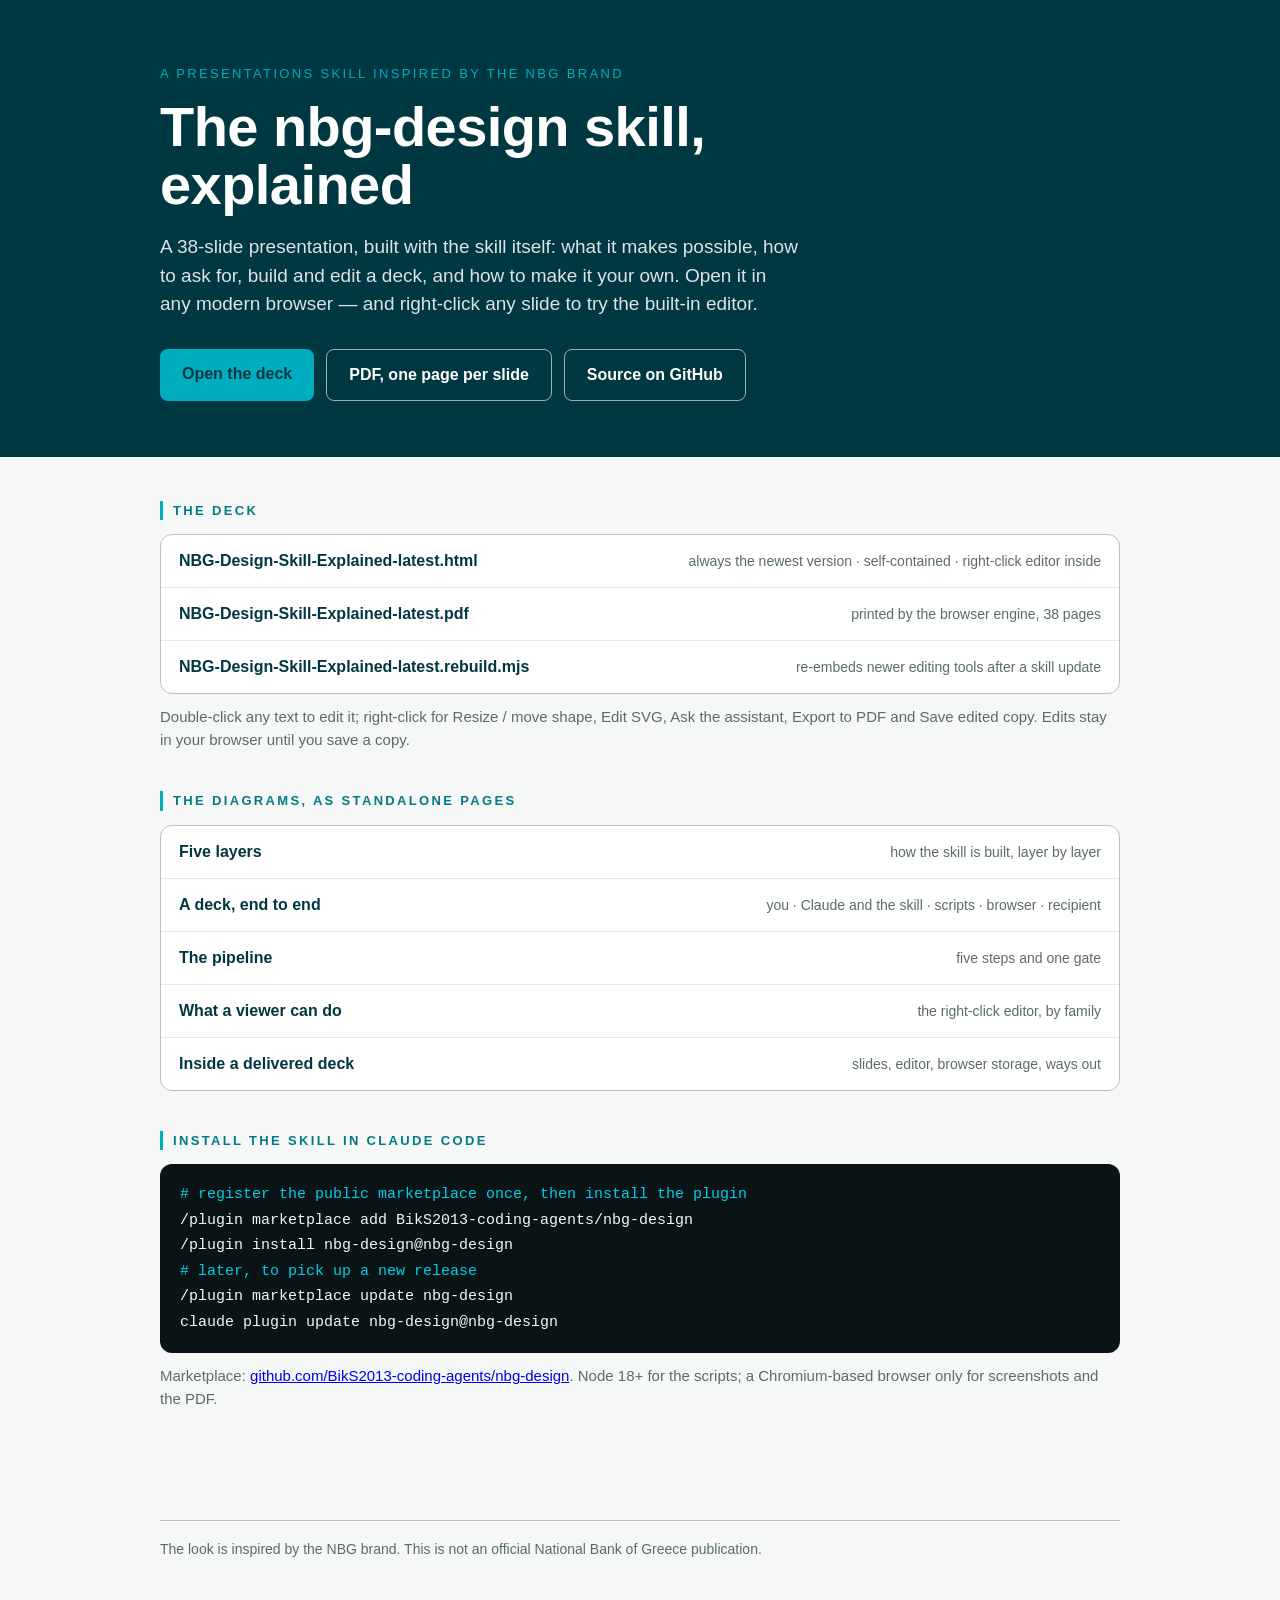
==== index.html @ 37086b49 "The nbg-design skill — explained: 38-slide deck, generator, diagrams, GitHub Pages A self-contained " ====
<!doctype html>
<html lang="en">
<head>
<meta charset="utf-8">
<meta name="viewport" content="width=device-width,initial-scale=1">
<title>The nbg-design skill — explained</title>
<meta name="description" content="A 38-slide HTML presentation explaining the nbg-design Claude Code skill: what it makes possible, how to ask for, build and edit a deck, and how to make it your own.">
<style>
  :root{--teal:#003841;--teal2:#007B85;--cyan:#00ADBF;--ink:#0A1416;--grey:#5B6B6D;--rule:#BEC1BE;--cream:#F5F8F6}
  *{box-sizing:border-box}
  body{margin:0;background:var(--cream);color:var(--ink);font-family:Aptos,"Segoe UI",Inter,Helvetica,Arial,sans-serif;line-height:1.5}
  header{background:var(--teal);color:#fff;padding:64px 24px 56px}
  .wrap{max-width:960px;margin:0 auto}
  .eyebrow{font-size:13px;letter-spacing:.18em;text-transform:uppercase;color:var(--cyan);margin:0 0 14px}
  h1{font-size:clamp(34px,6vw,56px);line-height:1.05;margin:0 0 18px;font-weight:800;letter-spacing:-.01em}
  header p{font-size:19px;max-width:640px;margin:0 0 30px;color:rgba(255,255,255,.86)}
  .btns{display:flex;flex-wrap:wrap;gap:12px}
  .btn{display:inline-block;padding:13px 22px;border-radius:8px;font-weight:700;text-decoration:none;font-size:16px}
  .btn.p{background:var(--cyan);color:var(--teal)}
  .btn.s{background:transparent;color:#fff;border:1.5px solid rgba(255,255,255,.6)}
  main{padding:44px 24px 70px}
  section{margin:0 0 40px}
  h2{font-size:13px;letter-spacing:.18em;text-transform:uppercase;color:var(--teal2);margin:0 0 14px;padding-left:10px;border-left:3px solid var(--cyan)}
  ul{list-style:none;padding:0;margin:0;background:#fff;border:1px solid var(--rule);border-radius:12px;overflow:hidden}
  li{display:flex;justify-content:space-between;gap:16px;align-items:baseline;padding:14px 18px;border-bottom:1px solid #E4EAEA}
  li:last-child{border-bottom:0}
  li a{color:var(--teal);font-weight:700;text-decoration:none}
  li a:hover{color:var(--cyan)}
  li span{color:var(--grey);font-size:14px;text-align:right}
  pre{background:var(--ink);color:var(--cream);padding:18px 20px;border-radius:12px;overflow-x:auto;font-size:15px;line-height:1.7;margin:0}
  pre .c{color:#00CFE7}
  p.note{color:var(--grey);font-size:15px;margin:12px 0 0}
  footer{padding:0 24px 40px;color:var(--grey);font-size:14px}
  footer .wrap{border-top:1px solid var(--rule);padding-top:18px}
</style>
</head>
<body>
<header><div class="wrap">
  <p class="eyebrow">A presentations skill inspired by the NBG brand</p>
  <h1>The nbg-design skill,<br>explained</h1>
  <p>A 38-slide presentation, built with the skill itself: what it makes possible, how to ask for, build and edit a deck, and how to make it your own. Open it in any modern browser — and right-click any slide to try the built-in editor.</p>
  <div class="btns">
    <a class="btn p" href="deck/NBG-Design-Skill-Explained-latest.html">Open the deck</a>
    <a class="btn s" href="deck/NBG-Design-Skill-Explained-latest.pdf">PDF, one page per slide</a>
    <a class="btn s" href="https://github.com/BikS2013-presentations/deck-work-nbgdesign">Source on GitHub</a>
  </div>
</div></header>
<main><div class="wrap">
  <section>
    <h2 id="deck">The deck</h2>
    <ul>
      <li><a href="deck/NBG-Design-Skill-Explained-latest.html">NBG-Design-Skill-Explained-latest.html</a><span>always the newest version · self-contained · right-click editor inside</span></li>
      <li><a href="deck/NBG-Design-Skill-Explained-latest.pdf">NBG-Design-Skill-Explained-latest.pdf</a><span>printed by the browser engine, 38 pages</span></li>
      <li><a href="deck/NBG-Design-Skill-Explained-latest.rebuild.mjs">NBG-Design-Skill-Explained-latest.rebuild.mjs</a><span>re-embeds newer editing tools after a skill update</span></li>
    </ul>
    <p class="note">Double-click any text to edit it; right-click for Resize / move shape, Edit SVG, Ask the assistant, Export to PDF and Save edited copy. Edits stay in your browser until you save a copy.</p>
  </section>
  <section>
    <h2 id="diagrams">The diagrams, as standalone pages</h2>
    <ul>
      <li><a href="deck/diagrams/nbg-design-layers.html">Five layers</a><span>how the skill is built, layer by layer</span></li>
      <li><a href="deck/diagrams/nbg-design-sequence.html">A deck, end to end</a><span>you · Claude and the skill · scripts · browser · recipient</span></li>
      <li><a href="deck/diagrams/nbg-design-flow.html">The pipeline</a><span>five steps and one gate</span></li>
      <li><a href="deck/diagrams/nbg-design-tree.html">What a viewer can do</a><span>the right-click editor, by family</span></li>
      <li><a href="deck/diagrams/nbg-design-arch.html">Inside a delivered deck</a><span>slides, editor, browser storage, ways out</span></li>
    </ul>
  </section>
  <section>
    <h2 id="install">Install the skill in Claude Code</h2>
<pre><span class="c"># register the public marketplace once, then install the plugin</span>
/plugin marketplace add BikS2013-coding-agents/nbg-design
/plugin install nbg-design@nbg-design
<span class="c"># later, to pick up a new release</span>
/plugin marketplace update nbg-design
claude plugin update nbg-design@nbg-design</pre>
    <p class="note">Marketplace: <a href="https://github.com/BikS2013-coding-agents/nbg-design">github.com/BikS2013-coding-agents/nbg-design</a>. Node 18+ for the scripts; a Chromium-based browser only for screenshots and the PDF.</p>
  </section>
</div></main>
<footer><div class="wrap">The look is inspired by the NBG brand. This is not an official National Bank of Greece publication.</div></footer>
</body>
</html>
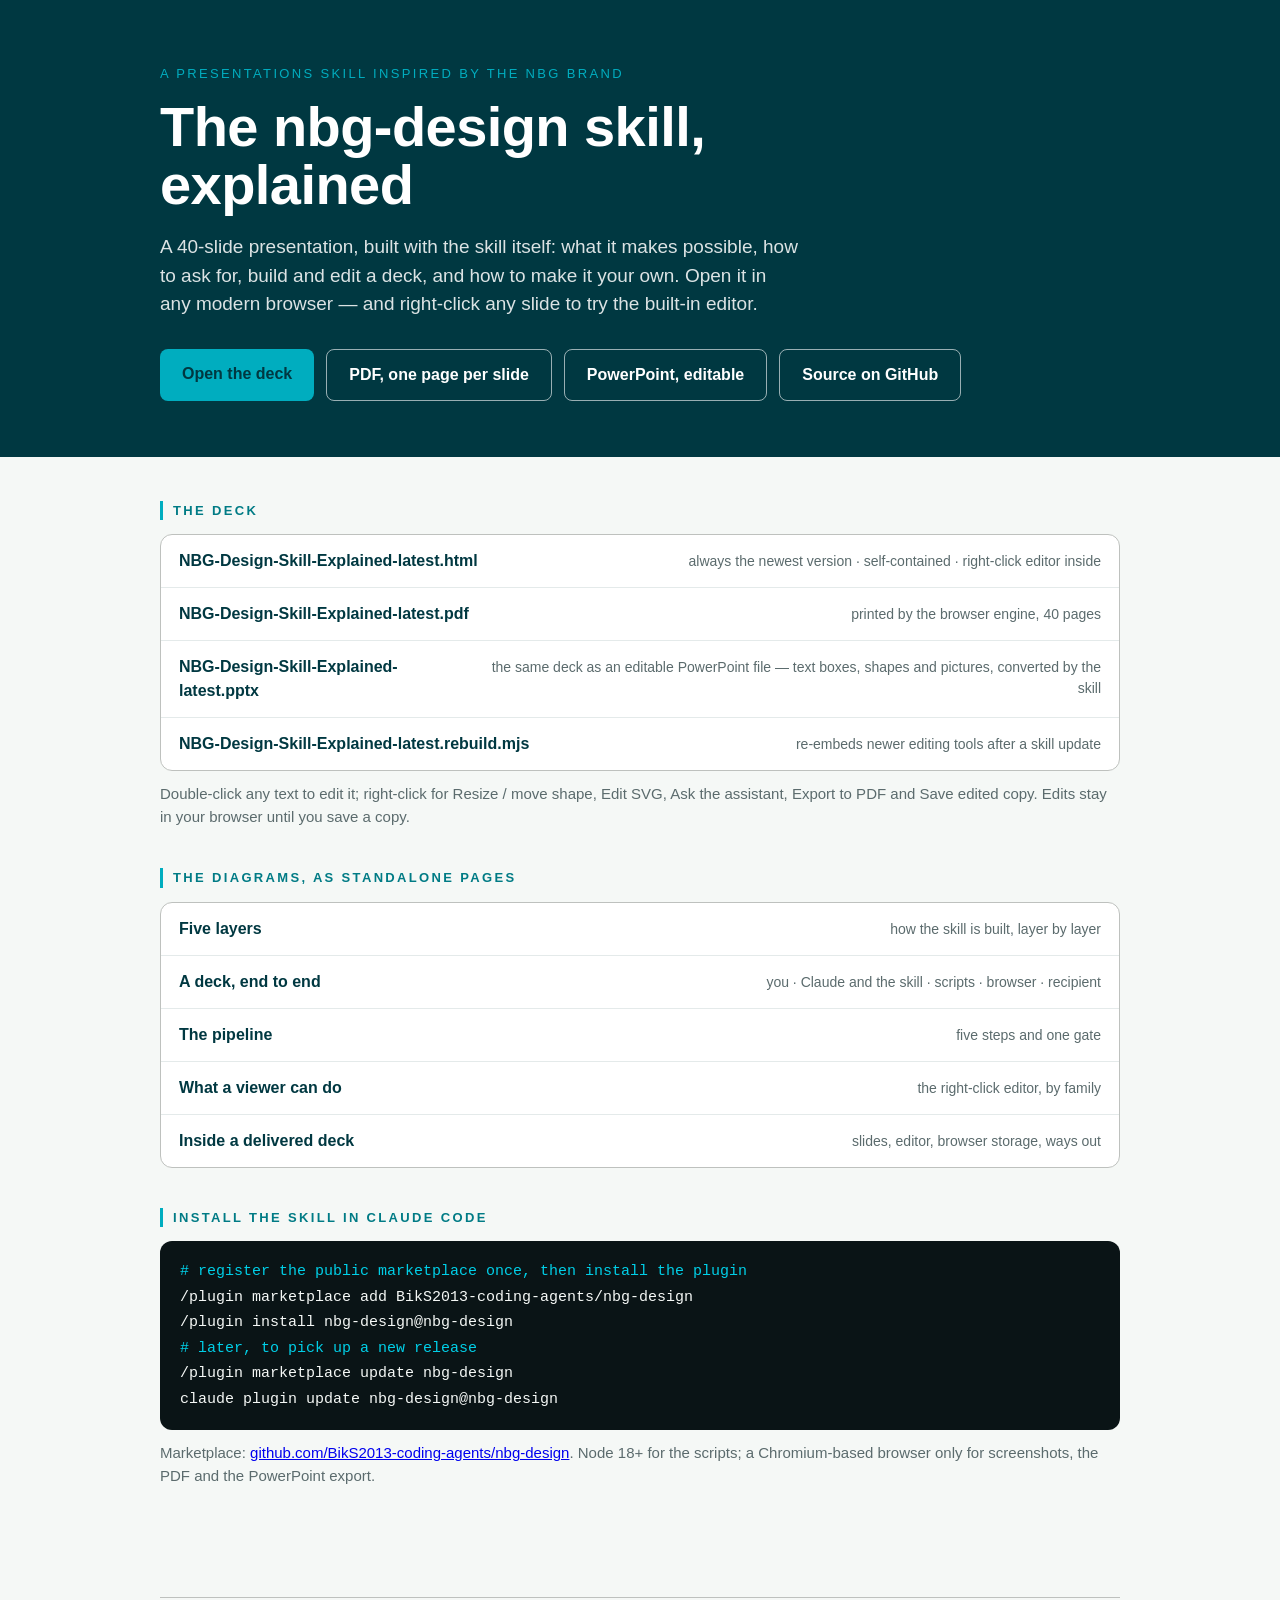
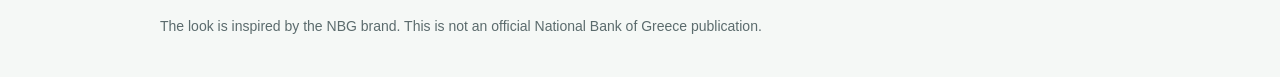
==== commit 668ac17a: "v20: the PowerPoint export (skill v1.25.0) — 40 slides, editable .pptx - The deck now describes skil" ====
--- a/index.html
+++ b/index.html
@@ -4,7 +4,7 @@
 <meta charset="utf-8">
 <meta name="viewport" content="width=device-width,initial-scale=1">
 <title>The nbg-design skill — explained</title>
-<meta name="description" content="A 38-slide HTML presentation explaining the nbg-design Claude Code skill: what it makes possible, how to ask for, build and edit a deck, and how to make it your own.">
+<meta name="description" content="A 40-slide HTML presentation explaining the nbg-design Claude Code skill: what it makes possible, how to ask for, build and edit a deck, and how to make it your own.">
 <style>
   :root{--teal:#003841;--teal2:#007B85;--cyan:#00ADBF;--ink:#0A1416;--grey:#5B6B6D;--rule:#BEC1BE;--cream:#F5F8F6}
   *{box-sizing:border-box}
@@ -38,10 +38,11 @@
 <header><div class="wrap">
   <p class="eyebrow">A presentations skill inspired by the NBG brand</p>
   <h1>The nbg-design skill,<br>explained</h1>
-  <p>A 38-slide presentation, built with the skill itself: what it makes possible, how to ask for, build and edit a deck, and how to make it your own. Open it in any modern browser — and right-click any slide to try the built-in editor.</p>
+  <p>A 40-slide presentation, built with the skill itself: what it makes possible, how to ask for, build and edit a deck, and how to make it your own. Open it in any modern browser — and right-click any slide to try the built-in editor.</p>
   <div class="btns">
     <a class="btn p" href="deck/NBG-Design-Skill-Explained-latest.html">Open the deck</a>
     <a class="btn s" href="deck/NBG-Design-Skill-Explained-latest.pdf">PDF, one page per slide</a>
+    <a class="btn s" href="deck/NBG-Design-Skill-Explained-latest.pptx">PowerPoint, editable</a>
     <a class="btn s" href="https://github.com/BikS2013-presentations/deck-work-nbgdesign">Source on GitHub</a>
   </div>
 </div></header>
@@ -50,7 +51,8 @@
     <h2 id="deck">The deck</h2>
     <ul>
       <li><a href="deck/NBG-Design-Skill-Explained-latest.html">NBG-Design-Skill-Explained-latest.html</a><span>always the newest version · self-contained · right-click editor inside</span></li>
-      <li><a href="deck/NBG-Design-Skill-Explained-latest.pdf">NBG-Design-Skill-Explained-latest.pdf</a><span>printed by the browser engine, 38 pages</span></li>
+      <li><a href="deck/NBG-Design-Skill-Explained-latest.pdf">NBG-Design-Skill-Explained-latest.pdf</a><span>printed by the browser engine, 40 pages</span></li>
+      <li><a href="deck/NBG-Design-Skill-Explained-latest.pptx">NBG-Design-Skill-Explained-latest.pptx</a><span>the same deck as an editable PowerPoint file — text boxes, shapes and pictures, converted by the skill</span></li>
       <li><a href="deck/NBG-Design-Skill-Explained-latest.rebuild.mjs">NBG-Design-Skill-Explained-latest.rebuild.mjs</a><span>re-embeds newer editing tools after a skill update</span></li>
     </ul>
     <p class="note">Double-click any text to edit it; right-click for Resize / move shape, Edit SVG, Ask the assistant, Export to PDF and Save edited copy. Edits stay in your browser until you save a copy.</p>
@@ -73,7 +75,7 @@
 <span class="c"># later, to pick up a new release</span>
 /plugin marketplace update nbg-design
 claude plugin update nbg-design@nbg-design</pre>
-    <p class="note">Marketplace: <a href="https://github.com/BikS2013-coding-agents/nbg-design">github.com/BikS2013-coding-agents/nbg-design</a>. Node 18+ for the scripts; a Chromium-based browser only for screenshots and the PDF.</p>
+    <p class="note">Marketplace: <a href="https://github.com/BikS2013-coding-agents/nbg-design">github.com/BikS2013-coding-agents/nbg-design</a>. Node 18+ for the scripts; a Chromium-based browser only for screenshots, the PDF and the PowerPoint export.</p>
   </section>
 </div></main>
 <footer><div class="wrap">The look is inspired by the NBG brand. This is not an official National Bank of Greece publication.</div></footer>
